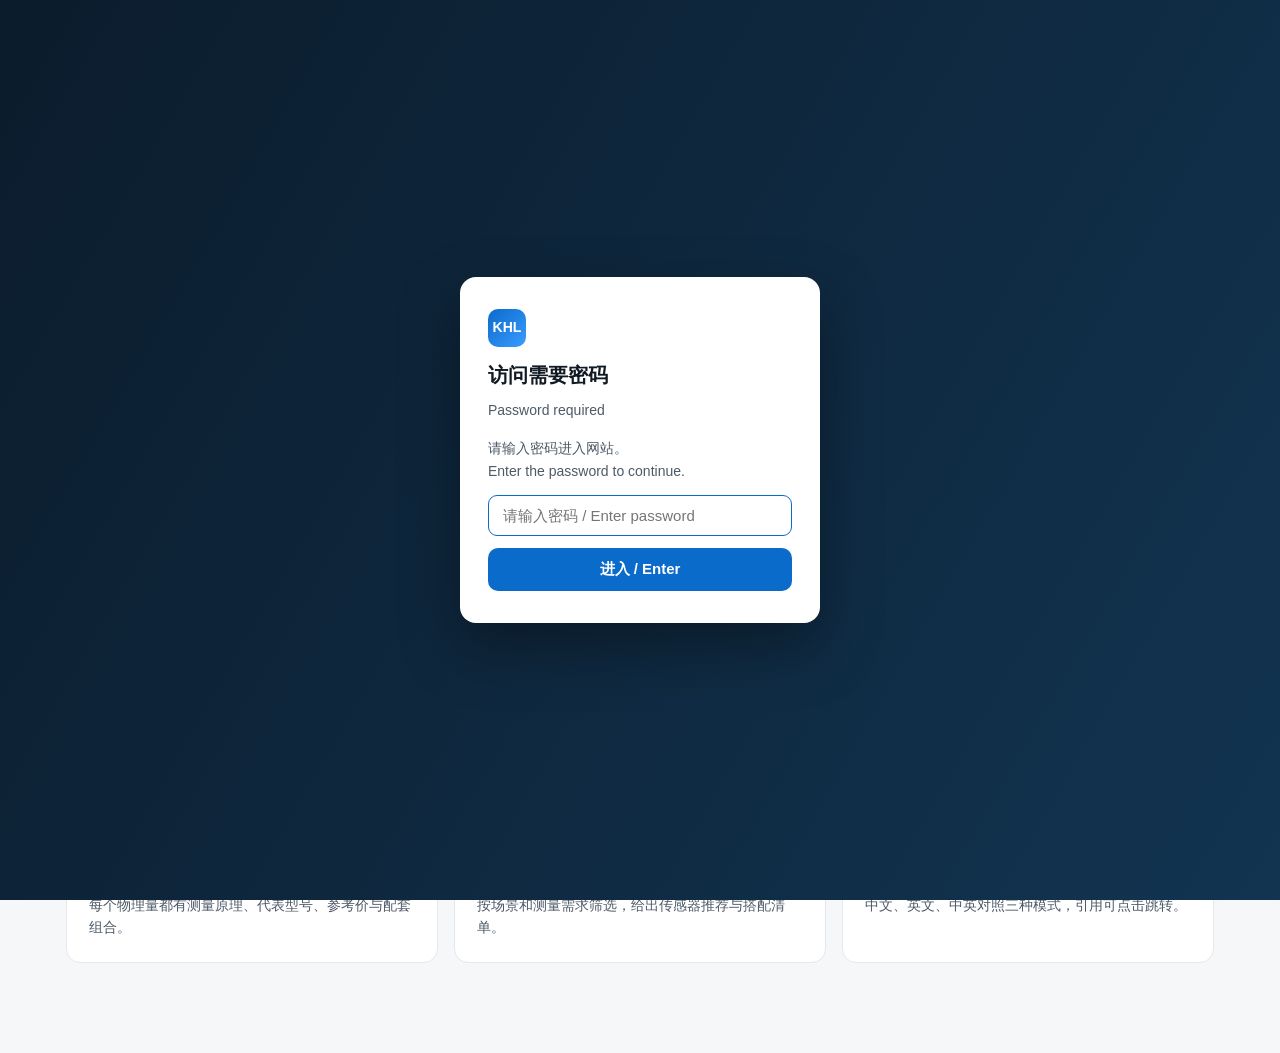
==== index.html @ fc18ab30 "add clear message when browser environment lacks WebCrypto" ====
<!DOCTYPE html>
<html lang="zh-CN">
<head>
  <meta charset="UTF-8" />
  <meta name="viewport" content="width=device-width, initial-scale=1.0" />
  <meta http-equiv="Cache-Control" content="no-cache, no-store, must-revalidate" />
  <meta http-equiv="Pragma" content="no-cache" />
  <meta http-equiv="Expires" content="0" />
  <title>KHL SensorHub</title>
  <link rel="stylesheet" href="app.css?v=20261027-18" />
</head>
<body>
  <header class="navbar">
    <div class="nav-brand">
      <span class="brand-mark">KHL</span>
      <span class="brand-name">SensorHub</span>
    </div>
    <nav class="nav-links">
      <button data-view="home" class="active">首页</button>
      <button data-view="products">传感器产品</button>
      <button data-view="selector">选型推荐</button>
      <button data-view="library">知识库</button>
      <button data-view="guide">使用手册</button>
    </nav>
    <div class="nav-right">
      <div class="lang-switch" role="tablist" aria-label="language">
        <button data-lang="zh" class="active">中文</button>
        <button data-lang="en">EN</button>
        <button data-lang="both">对照</button>
      </div>
    </div>
  </header>

  <main id="app">
    <!-- HOME -->
    <section id="view-home" class="view">
      <div class="hero">
        <div class="hero-inner">
          <h1 id="hero-title">面向水池试验与海上监测的传感器选型手册</h1>
          <p id="hero-sub">覆盖 18 类物理量的测量方法、代表型号与价格，以及按实验需求的传感器推荐与使用方法。</p>
          <div class="hero-cta">
            <button class="btn-primary" data-go="selector">开始选型</button>
            <button class="btn-ghost" data-go="products">浏览传感器产品</button>
          </div>
        </div>
      </div>
      <div class="stats">
        <div class="stat"><strong id="stat-qty-num">18</strong><span id="stat-qty">类测量量</span></div>
        <div class="stat"><strong id="stat-models-num">51</strong><span id="stat-models">个代表型号</span></div>
        <div class="stat"><strong>3</strong><span id="stat-lang">种语言模式</span></div>
        <div class="stat"><strong>3</strong><span id="stat-pdf">种 PDF 导出</span></div>
      </div>
      <div class="section">
        <div class="section-head">
          <h2 id="sec-products">传感器产品</h2>
          <button class="link-btn" data-go="products" id="view-all">查看全部 →</button>
        </div>
        <div id="home-products" class="card-grid"></div>
      </div>
      <div class="section">
        <h2 id="sec-why">为什么用它</h2>
        <div class="feature-grid">
          <div class="feature"><div class="feature-ico">◎</div><h3 id="f1t">产品详情</h3><p id="f1d">每个物理量都有测量原理、代表型号、参考价与配套组合。</p></div>
          <div class="feature"><div class="feature-ico">⌁</div><h3 id="f2t">按需选型</h3><p id="f2d">按场景和测量需求筛选，给出传感器推荐与搭配清单。</p></div>
          <div class="feature"><div class="feature-ico">⇄</div><h3 id="f3t">中英对照</h3><p id="f3d">中文、英文、中英对照三种模式，引用可点击跳转。</p></div>
        </div>
      </div>
    </section>

    <!-- PRODUCTS -->
    <section id="view-products" class="view hidden">
      <div class="page-head">
        <h2 id="products-title">传感器产品</h2>
        <p id="products-sub">按物理量浏览测量方法、代表型号与价格，点进查看详情。</p>
      </div>
      <div id="products-grid" class="card-grid"></div>
    </section>

    <!-- DETAIL -->
    <section id="view-detail" class="view hidden">
      <div class="page-head">
        <button class="link-btn" id="detail-back">← 返回产品列表</button>
        <div id="detail-content"></div>
      </div>
    </section>

    <!-- SELECTOR -->
    <section id="view-selector" class="view hidden">
      <div class="page-head">
        <h2 id="selector-title">选型推荐</h2>
        <p id="selector-sub">按使用场景和要测量的物理量，给出推荐原理、代表型号与配套组合。</p>
      </div>
      <div class="selector">
        <div class="selector-step">
          <h3 id="step-scenario">1 · 选择使用场景</h3>
          <div id="sel-scenarios" class="chips"></div>
        </div>
        <div class="selector-step">
          <h3 id="step-quantity">2 · 选择要测量的物理量（可多选）</h3>
          <div id="sel-quantities" class="chips"></div>
        </div>
        <div class="selector-step">
          <h3 id="step-result">3 · 推荐结果</h3>
          <div id="sel-results"></div>
        </div>
      </div>
    </section>

    <!-- LIBRARY -->
    <section id="view-library" class="view hidden">
      <div class="library-bar">
        <div class="search-wrap">
          <input id="search" type="search" placeholder="搜索需求 / 方法 / 章节…" autocomplete="off" />
          <div id="search-panel" class="search-panel hidden"></div>
        </div>
        <div class="export-wrap">
          <button id="export-btn" class="ghost">导出 PDF ▾</button>
          <div id="export-menu" class="export-menu hidden">
            <button data-export="zh">中文 PDF</button>
            <button data-export="en">English PDF</button>
            <button data-export="both">中英对照 PDF</button>
          </div>
        </div>
      </div>
      <div class="library-layout">
        <aside class="sidebar">
          <div class="sidebar-head"><span id="toc-count"></span></div>
          <nav id="toc" class="toc"></nav>
        </aside>
        <main class="content" id="content"></main>
      </div>
    </section>

    <!-- GUIDE -->
    <section id="view-guide" class="view hidden">
      <div class="page-head">
        <h2 id="guide-title">使用手册</h2>
        <p id="guide-sub">快速了解如何使用这个网站。</p>
      </div>
      <div id="guide-content"></div>
    </section>
  </main>

  <div id="print-root"></div>
  <div id="cite-pop" class="cite-pop hidden"></div>
  <div id="access-gate" class="access-gate">
    <div class="gate-box">
      <span class="brand-mark">KHL</span>
      <h2>访问需要密码<br /><span class="gate-en">Password required</span></h2>
      <p>请输入密码进入网站。<br /><span class="gate-en">Enter the password to continue.</span></p>
      <input id="gate-input" type="password" placeholder="请输入密码 / Enter password" autocomplete="off" />
      <div id="gate-error" class="gate-error hidden"></div>
      <button id="gate-btn" class="btn-primary">进入 / Enter</button>
    </div>
  </div>
  <button id="back-top" class="back-top hidden" title="返回顶部">↑</button>

  <script src="main.js?v=20261027-18"></script>
</body>
</html>
---- app.css ----
/* KHL SensorHub site styles (v4) */
:root {
  --navy: #0b1c2c;
  --navy-2: #11283d;
  --ink: #111a23;
  --muted: #4d5a67;
  --line: #e4e8ec;
  --bg: #f5f7f9;
  --panel: #ffffff;
  --accent: #0b6bcb;
  --accent-2: #3b9bff;
  --accent-soft: #eaf2fb;
  --teal: #0a7a5f;
  --radius: 14px;
  --shadow: 0 10px 30px rgba(11, 28, 44, .08);
}

* { box-sizing: border-box; }
html, body { margin: 0; padding: 0; }
body {
  background: var(--bg);
  color: var(--ink);
  font: 15px/1.65 -apple-system, "Segoe UI", "Microsoft YaHei", Roboto, Helvetica, Arial, sans-serif;
}

/* ---------- navbar ---------- */
.navbar {
  position: sticky; top: 0; z-index: 50;
  display: flex; align-items: center; gap: 26px;
  padding: 0 26px; height: 62px;
  background: rgba(255,255,255,.92); backdrop-filter: blur(8px);
  border-bottom: 1px solid var(--line);
}
.nav-brand { display: flex; align-items: center; gap: 10px; }
.brand-mark {
  width: 38px; height: 38px; border-radius: 10px;
  background: linear-gradient(135deg, var(--accent), var(--accent-2));
  color: #fff; font-weight: 800; font-size: 14px;
  display: flex; align-items: center; justify-content: center;
}
.brand-name { font-weight: 800; font-size: 16px; letter-spacing: .2px; }
.nav-links { display: flex; gap: 4px; }
.nav-links button {
  border: 0; background: transparent; padding: 8px 14px; cursor: pointer;
  font-size: 14.5px; color: #455362; border-radius: 9px;
}
.nav-links button:hover { background: var(--accent-soft); color: var(--accent); }
.nav-links button.active { background: var(--navy); color: #fff; }
.nav-right { margin-left: auto; display: flex; align-items: center; }
.lang-switch { display: flex; border: 1px solid var(--line); border-radius: 9px; overflow: hidden; }
.lang-switch button { border: 0; background: #fff; padding: 7px 12px; cursor: pointer; font-size: 13.5px; color: var(--muted); }
.lang-switch button.active { background: var(--accent); color: #fff; }

/* ---------- layout ---------- */
.view { max-width: 1200px; margin: 0 auto; padding: 26px 26px 90px; }
.view.hidden { display: none; }
.page-head { margin: 10px 0 26px; }
.page-head h2 { font-size: 28px; margin: 0 0 8px; }
.page-head > p { color: var(--muted); margin: 0; max-width: 720px; }
.section { margin-top: 46px; }
.section h2 { font-size: 22px; margin: 0 0 6px; }
.section-head { display: flex; align-items: baseline; justify-content: space-between; }
.link-btn { border: 0; background: transparent; color: var(--accent); cursor: pointer; font-size: 14px; padding: 4px; }
.link-btn:hover { text-decoration: underline; }

/* ---------- hero ---------- */
.hero {
  margin: 26px -26px 0;
  padding: 76px 40px;
  border-radius: var(--radius);
  color: #fff;
  background:
    radial-gradient(900px 380px at 85% -20%, rgba(59,155,255,.45), transparent 60%),
    radial-gradient(700px 300px at 8% 120%, rgba(10,122,95,.35), transparent 55%),
    linear-gradient(120deg, #0b1c2c, #123451);
}
.hero-inner { max-width: 760px; }
.hero h1 { font-size: 38px; line-height: 1.25; margin: 0 0 16px; font-weight: 800; }
.hero p { font-size: 17px; opacity: .88; margin: 0 0 28px; max-width: 640px; }
.hero-cta { display: flex; gap: 12px; flex-wrap: wrap; }
.btn-primary {
  border: 0; border-radius: 10px; padding: 12px 22px; cursor: pointer;
  background: var(--accent); color: #fff; font-size: 15px; font-weight: 600;
}
.btn-primary:hover { filter: brightness(1.08); }
.btn-ghost {
  border: 1px solid rgba(255,255,255,.5); border-radius: 10px; padding: 12px 22px; cursor: pointer;
  background: transparent; color: #fff; font-size: 15px; font-weight: 600;
}
.btn-ghost:hover { background: rgba(255,255,255,.12); }

.stats { display: grid; grid-template-columns: repeat(4, 1fr); gap: 14px; margin: 22px 0; }
.stat { background: var(--panel); border: 1px solid var(--line); border-radius: 12px; padding: 18px; }
.stat strong { display: block; font-size: 28px; color: var(--navy); }
.stat span { color: var(--muted); font-size: 13.5px; }

/* ---------- cards ---------- */
.card-grid { display: grid; grid-template-columns: repeat(3, 1fr); gap: 16px; margin-top: 16px; }
.pcard {
  display: block; background: var(--panel); border: 1px solid var(--line); border-radius: var(--radius);
  padding: 20px; cursor: pointer; text-decoration: none; color: inherit; transition: transform .12s, box-shadow .12s;
}
.pcard:hover { transform: translateY(-3px); box-shadow: var(--shadow); border-color: #cdd8e4; }
.pcard .badge {
  display: inline-flex; align-items: center; justify-content: center;
  width: 42px; height: 42px; border-radius: 10px; margin-bottom: 12px;
  background: var(--accent-soft); color: var(--accent); font-weight: 800; font-size: 14px;
}
.pcard-top { display: flex; align-items: center; justify-content: space-between; margin-bottom: 12px; }
.pcard-top .badge { margin-bottom: 0; }
.pcard-tag { font-size: 11px; font-weight: 600; border-radius: 999px; padding: 3px 9px; }
.pcard-tag.on { color: #0a7a5f; background: #e7f6f0; }
.pcard-tag.off { color: var(--muted); background: #f0f2f4; }
.pcard h3 { margin: 0 0 6px; font-size: 17px; }
.pcard p { margin: 0; color: var(--muted); font-size: 13.5px; min-height: 40px; }
.pcard .pcard-foot { margin-top: 12px; color: var(--accent); font-size: 13px; font-weight: 600; }

.feature-grid { display: grid; grid-template-columns: repeat(3, 1fr); gap: 16px; margin-top: 16px; }
.feature { background: var(--panel); border: 1px solid var(--line); border-radius: var(--radius); padding: 22px; }
.feature-ico { font-size: 24px; color: var(--accent); margin-bottom: 8px; }
.feature h3 { margin: 0 0 6px; font-size: 16px; }
.feature p { margin: 0; color: var(--muted); font-size: 13.5px; }

/* ---------- detail ---------- */
.detail-hero { display: flex; gap: 18px; align-items: center; margin: 8px 0 20px; }
.detail-hero .badge {
  width: 58px; height: 58px; border-radius: 14px; flex: 0 0 auto;
  background: linear-gradient(135deg, var(--accent), var(--accent-2));
  color: #fff; font-weight: 800; font-size: 18px; display: flex; align-items: center; justify-content: center;
}
.detail-hero h2 { font-size: 28px; margin: 0 0 6px; }
.detail-hero p { margin: 0; color: var(--muted); }
.detail-sec { margin-top: 30px; }
.detail-sec h3 { font-size: 19px; margin: 0 0 12px; padding-bottom: 8px; border-bottom: 1px solid var(--line); }
.detail-note { color: var(--muted); font-size: 13px; margin: 2px 0 14px; }
.method-card { background: var(--panel); border: 1px solid var(--line); border-radius: 12px; padding: 18px; margin-bottom: 14px; text-align: justify; text-justify: inter-ideograph; }
.method-title { display: flex; align-items: center; gap: 10px; flex-wrap: wrap; margin-bottom: 8px; }
.method-title h4 { margin: 0; font-size: 16px; }
.method-desc { color: #333f4b; margin: 0 0 12px; font-size: 13.5px; }
.method-card p { color: #000; margin: 7px 0; }
.tag-list { display: inline-flex; gap: 6px; flex-wrap: wrap; }
.tag { font-size: 11.5px; color: var(--accent); background: var(--accent-soft); border-radius: 999px; padding: 2px 10px; font-weight: 600; }
.method-card table { width: 100%; border-collapse: collapse; font-size: 13px; table-layout: fixed; }
.method-card th, .method-card td { border: 1px solid var(--line); padding: 8px 10px; text-align: left; vertical-align: top; word-break: break-word; }
.method-card th { background: var(--accent-soft); font-weight: 600; }
.method-card th:nth-child(1) { width: 34%; }
.method-card th:nth-child(2) { width: 34%; }
.method-card th:nth-child(3) { width: 16%; }
.method-card th:nth-child(4) { width: 16%; }
.method-kit { margin: 10px 0 0; color: #3a4b5c; font-size: 13px; padding-top: 8px; border-top: 1px dashed var(--line); }
.model-group { background: var(--panel); border: 1px solid var(--line); border-radius: 12px; padding: 16px 18px; margin-bottom: 14px; }
.model-group h4 { margin: 0 0 10px; font-size: 15px; }
.detail-nodata { background: var(--panel); border: 1px dashed #c7d2dd; border-radius: 12px; padding: 24px; color: var(--muted); }
.detail-actions { margin-top: 8px; display: flex; gap: 12px; flex-wrap: wrap; }
.btn-outline {
  border: 1px solid var(--accent); color: var(--accent); background: #fff;
  border-radius: 10px; padding: 10px 18px; cursor: pointer; font-size: 14px; font-weight: 600;
}
.btn-outline:hover { background: var(--accent); color: #fff; }
.detail-basis { background: var(--panel); border: 1px solid var(--line); border-radius: 12px; padding: 16px 18px; color: #000; text-align: justify; text-justify: inter-ideograph; }
.detail-basis p { margin: 8px 0; color: #000; }
.detail-basis ul { margin: 8px 0; padding-left: 20px; }
.detail-basis table { border-collapse: collapse; width: 100%; margin: 10px 0; font-size: 13px; background: #fff; }
.detail-basis th, .detail-basis td { border: 1px solid var(--line); padding: 6px 9px; text-align: left; vertical-align: top; }
.detail-basis th { background: var(--accent-soft); }
.detail-basis a { color: var(--accent); text-decoration: none; border-bottom: 1px dashed rgba(11,107,203,.45); }
.detail-basis a.cite { color: #0b6bcb; border-bottom: 1px dashed rgba(11,107,203,.5); cursor: pointer; }
.detail-basis strong { color: #000; }
.detail-basis sub { font-size: .75em; }
.detail-basis .b-en { margin: 0 0 12px; padding: 4px 12px; border-left: 3px solid #c9d8e8; background: #f8fafc; border-radius: 0 8px 8px 0; }
.usage-link { font-size: 12.5px; color: var(--accent); font-weight: 600; text-decoration: none; margin-left: auto; }
.usage-link:hover { text-decoration: underline; }
.sub-links { margin-top: 14px; display: flex; flex-wrap: wrap; gap: 8px; }
.sub-links a {
  color: var(--muted); border: 1px solid var(--line); border-radius: 8px; padding: 6px 12px;
  text-decoration: none; font-size: 13px; background: #fff;
}
.sub-links a:hover { color: var(--accent); border-color: var(--accent); }

/* ---------- selector ---------- */
.selector { max-width: 940px; }
.selector-step { background: var(--panel); border: 1px solid var(--line); border-radius: var(--radius); padding: 22px; margin-bottom: 18px; }
.selector-step h3 { margin: 0 0 12px; font-size: 16px; }
.chips { display: flex; flex-wrap: wrap; gap: 9px; }
.chip {
  border: 1px solid var(--line); border-radius: 999px; padding: 7px 16px; cursor: pointer;
  font-size: 13.5px; background: #fff; user-select: none;
}
.chip.active { background: var(--accent); color: #fff; border-color: var(--accent); }
.chip.disabled { opacity: .42; cursor: not-allowed; }
.rec-q { border: 1px solid var(--line); border-radius: 12px; padding: 16px 18px; margin-bottom: 14px; background: var(--panel); }
.rec-q h3 { margin: 0 0 4px; font-size: 17px; }
.rec-q .note { color: var(--muted); font-size: 13px; margin: 0 0 10px; }
.rec-p { border-top: 1px dashed var(--line); padding-top: 12px; margin-top: 12px; }
.rec-p h4 { margin: 0; font-size: 15px; }
.rec-desc { color: #333f4b; margin: 0 0 8px; font-size: 13px; }
.rec-models { width: 100%; border-collapse: collapse; font-size: 12.5px; margin: 6px 0; table-layout: fixed; }
.rec-models th, .rec-models td { border: 1px solid var(--line); padding: 6px 8px; text-align: left; vertical-align: top; word-break: break-word; }
.rec-models th { background: var(--accent-soft); }
.rec-models th:nth-child(1) { width: 27%; }
.rec-models th:nth-child(2) { width: 31%; }
.rec-models th:nth-child(3) { width: 14%; }
.rec-models th:nth-child(4) { width: 13%; }
.rec-models th:nth-child(5) { width: 15%; }
.rec-models a { color: var(--accent); text-decoration: none; }
.rec-models a:hover { text-decoration: underline; }
.rec-kit { font-size: 12.5px; color: #3a4b5c; margin: 8px 0 0; }
.rec-empty { color: var(--muted); padding: 24px; text-align: center; }

/* user guide */
.guide-item {
  display: flex; gap: 16px; align-items: flex-start;
  background: var(--panel); border: 1px solid var(--line); border-radius: 12px;
  padding: 18px 20px; margin-bottom: 14px;
}
.guide-num {
  flex: 0 0 auto; width: 34px; height: 34px; border-radius: 9px;
  background: var(--accent-soft); color: var(--accent); font-weight: 800;
  display: flex; align-items: center; justify-content: center;
}
.guide-item h3 { margin: 0 0 6px; font-size: 16px; }
.guide-item p { margin: 0; color: #333f4b; font-size: 14px; }

/* ---------- library reader ---------- */
.library-bar { display: flex; align-items: center; gap: 12px; margin-bottom: 16px; flex-wrap: wrap; }
.search-wrap { position: relative; }
.search-wrap input {
  width: 320px; padding: 10px 14px; border: 1px solid var(--line); border-radius: 10px;
  font-size: 14px; outline: none; background: #fff;
}
.search-wrap input:focus { border-color: var(--accent); }
.library-layout { display: grid; grid-template-columns: 280px 1fr; gap: 18px; align-items: start; }
.sidebar {
  position: sticky; top: 78px; max-height: calc(100vh - 96px); overflow-y: auto;
  background: var(--panel); border: 1px solid var(--line); border-radius: 12px; padding: 8px 0 16px;
}
.sidebar-head { padding: 6px 16px 8px; color: var(--muted); font-size: 12px; border-bottom: 1px solid var(--line); }
.toc a { display: block; padding: 5px 16px; color: var(--ink); text-decoration: none; font-size: 13.5px; border-left: 3px solid transparent; }
.toc a:hover { background: var(--accent-soft); color: var(--accent); }
.toc .lvl2 { font-weight: 700; margin-top: 8px; color: #33404e; font-size: 13px; }
.toc .lvl3 { padding-left: 22px; display: inline-block; width: calc(100% - 22px); vertical-align: middle; }
.toc .lvl4 { padding-left: 34px; font-size: 12.5px; color: var(--muted); }
.toc-toggle { border: 0; background: transparent; cursor: pointer; color: var(--muted); font-size: 11px; width: 18px; padding: 0; text-align: center; display: inline-block; vertical-align: middle; }
.toc-sub { padding-left: 16px; }
.toc-sub.hidden { display: none; }
.toc-empty { padding: 14px 16px; color: var(--muted); font-size: 13px; }
.content {
  background: var(--panel); border: 1px solid var(--line); border-radius: 12px;
  padding: 30px 34px 70px; max-width: 920px;
}
.content h1 { font-size: 27px; line-height: 1.3; margin: 0 0 12px; }
.content h2 { font-size: 21px; margin: 36px 0 12px; padding-bottom: 8px; border-bottom: 1px solid var(--line); }
.content h3 { font-size: 17px; margin: 26px 0 10px; }
.content h4 { font-size: 15px; margin: 20px 0 8px; color: #2b3a4a; }
.content p { margin: 10px 0; }
.content ul { margin: 10px 0; padding-left: 22px; }
.content li { margin: 4px 0; }
.content a { color: var(--accent); text-decoration: none; border-bottom: 1px dashed rgba(11,107,203,.45); }
.content a:hover { border-bottom-style: solid; }
.content a.cite { color: #0b6bcb; border-bottom: 1px dashed rgba(11,107,203,.5); cursor: pointer; }
.content a.cite:hover { border-bottom-style: solid; }
a.cite { color: #0b6bcb; border-bottom: 1px dashed rgba(11,107,203,.5); cursor: pointer; }
a.cite:hover { border-bottom-style: solid; }
.content table { border-collapse: collapse; width: 100%; margin: 14px 0; font-size: 13px; background: #fff; border: 1px solid var(--line); border-radius: 8px; overflow: hidden; display: block; overflow-x: auto; }
.content th, .content td { border: 1px solid var(--line); padding: 7px 10px; text-align: left; vertical-align: top; }
.content th { background: var(--accent-soft); font-weight: 600; white-space: nowrap; }
.content tr:nth-child(even) td { background: #fafbfc; }
.content strong { color: #14273b; }
.content sub { font-size: .75em; }

/* interleaved bilingual */
.b-zh { margin: 0; }
.b-en { margin: 2px 0 18px; padding: 4px 14px; border-left: 3px solid #c9d8e8; background: #f8fafc; border-radius: 0 8px 8px 0; }
.b-en h1, .b-en h2, .b-en h3, .b-en h4, .b-en h5, .b-en h6 { margin-top: 6px; }

/* search panel */
.search-panel {
  position: absolute; top: calc(100% + 8px); right: 0; width: 560px; max-width: calc(100vw - 28px);
  max-height: 74vh; overflow-y: auto; background: #fff; border: 1px solid var(--line); border-radius: 12px;
  box-shadow: 0 18px 52px rgba(0,0,0,.18); z-index: 40; padding: 8px; font-size: 13.5px;
}
.search-panel.hidden { display: none; }
.s-group-title { font-size: 11px; font-weight: 700; color: var(--muted); letter-spacing: .5px; text-transform: uppercase; margin: 10px 6px 4px; }
.s-item { padding: 8px 10px; border-radius: 8px; }
.s-item:hover { background: var(--accent-soft); }
.s-item .s-name { font-weight: 600; }
.s-item .s-note { color: var(--muted); font-size: 12.5px; margin-top: 2px; }
.s-item .s-actions { margin-top: 6px; display: flex; flex-wrap: wrap; gap: 8px; align-items: center; }
.s-item .s-actions a { color: var(--accent); font-size: 12.5px; }
.s-item button.mini { border: 1px solid var(--accent); color: var(--accent); background: #fff; border-radius: 6px; padding: 3px 9px; cursor: pointer; font-size: 12.5px; }
.s-item button.mini:hover { background: var(--accent); color: #fff; }
.s-subs { margin-top: 7px; display: flex; flex-wrap: wrap; gap: 6px; }
.s-subs a { color: var(--muted); border: 1px solid var(--line); border-radius: 6px; padding: 2px 8px; text-decoration: none; font-size: 12px; }
.s-subs a:hover { color: var(--accent); border-color: var(--accent); }
.s-empty { padding: 20px; color: var(--muted); text-align: center; }

/* export menu */
.export-wrap { position: relative; }
button.ghost { border: 1px solid var(--line); border-radius: 10px; background: #fff; padding: 9px 15px; font-size: 14px; cursor: pointer; color: var(--ink); }
button.ghost:hover { border-color: var(--accent); color: var(--accent); }
.export-menu { position: absolute; right: 0; top: calc(100% + 6px); background: #fff; border: 1px solid var(--line); border-radius: 10px; box-shadow: 0 8px 24px rgba(0,0,0,.12); min-width: 160px; z-index: 40; overflow: hidden; }
.export-menu.hidden { display: none; }
.export-menu button { display: block; width: 100%; text-align: left; border: 0; background: #fff; padding: 10px 14px; font-size: 14px; cursor: pointer; }
.export-menu button:hover { background: var(--accent-soft); color: var(--accent); }

/* citation popover */
.cite-pop {
  position: fixed; z-index: 60; width: 400px; max-width: calc(100vw - 24px); max-height: 60vh; overflow-y: auto;
  background: #fff; border: 1px solid var(--line); border-radius: 12px; box-shadow: 0 14px 44px rgba(0,0,0,.22);
  padding: 14px 16px; font-size: 13px;
}
.cite-pop.hidden { display: none; }
.cite-ref { margin-bottom: 6px; }
.cite-url { margin-bottom: 8px; word-break: break-all; }
.cite-url a { color: var(--accent); }
.cite-sec-title { font-weight: 700; font-size: 12px; color: var(--muted); margin: 6px 0 4px; border-top: 1px solid var(--line); padding-top: 8px; }
.cite-sec-list a { display: block; padding: 3px 0; color: var(--ink); text-decoration: none; }
.cite-sec-list a:hover { color: var(--accent); }
.back-top {
  position: fixed; right: 22px; bottom: 22px; z-index: 45;
  width: 42px; height: 42px; border-radius: 50%; border: 1px solid var(--line);
  background: var(--panel); color: var(--accent); font-size: 20px; cursor: pointer;
  box-shadow: var(--shadow);
}
.back-top.hidden { display: none; }

/* access gate */
.access-gate {
  position: fixed; inset: 0; z-index: 100;
  background: linear-gradient(120deg, #0b1c2c, #123451);
  display: flex; align-items: center; justify-content: center; padding: 24px;
}
.access-gate.hidden { display: none; }
.gate-box {
  background: #fff; border-radius: 16px; padding: 32px 28px; width: 360px; max-width: 100%;
  box-shadow: 0 24px 60px rgba(0,0,0,.35); display: flex; flex-direction: column; gap: 12px;
}
.gate-box h2 { margin: 0; font-size: 20px; }
.gate-box p { margin: 0; color: var(--muted); font-size: 14px; }
.gate-en { font-size: 14px; color: var(--muted); font-weight: 400; }
.gate-box input { padding: 11px 14px; border: 1px solid var(--line); border-radius: 9px; font-size: 15px; outline: none; }
.gate-box input:focus { border-color: var(--accent); }
.gate-error { color: #c0392b; font-size: 13px; }
.gate-error.hidden { display: none; }

/* print */
#print-root { display: none; }
@page { margin: 14mm 12mm; }
@media print {
  .navbar, #app, .cite-pop, .no-print { display: none !important; }
  #print-root { display: block !important; }
  body { background: #fff; }
  #print-root { font: 11px/1.55 -apple-system, "Segoe UI", "Microsoft YaHei", Roboto, sans-serif; color: #000; }
  #print-root .print-title { font-size: 12px; color: #555; margin: 0 0 12px; padding-bottom: 6px; border-bottom: 1px solid #bbb; }
  #print-root h1 { font-size: 22px; margin: 12px 0 6px; }
  #print-root h2 { font-size: 17px; margin: 14px 0 6px; padding-bottom: 4px; border-bottom: 1px solid #bbb; }
  #print-root h3 { font-size: 14px; margin: 10px 0 4px; }
  #print-root h4 { font-size: 12px; margin: 8px 0 3px; }
  #print-root p { margin: 5px 0; }
  #print-root ul { margin: 5px 0; padding-left: 18px; }
  #print-root table { border-collapse: collapse; width: 100%; margin: 6px 0; font-size: 9.5px; }
  #print-root th, #print-root td { border: 1px solid #888; padding: 3px 5px; text-align: left; vertical-align: top; word-break: break-word; }
  #print-root th { background: #eee; font-weight: 600; }
  #print-root a { color: #000; text-decoration: none; border: 0; }
  #print-root .b-zh { margin: 0; }
  #print-root .b-en { margin: 0 0 8px; padding: 2px 10px; border-left: 2px solid #aaa; background: none; }
}

@media (max-width: 900px) {
  .navbar { flex-wrap: wrap; height: auto; padding: 10px 14px; gap: 10px; }
  .nav-links { order: 3; width: 100%; overflow-x: auto; }
  .stats { grid-template-columns: repeat(2, 1fr); }
  .card-grid, .feature-grid { grid-template-columns: 1fr; }
  .hero { padding: 44px 22px; }
  .hero h1 { font-size: 28px; }
  .library-layout { grid-template-columns: 1fr; }
  .sidebar { position: static; max-height: none; }
}
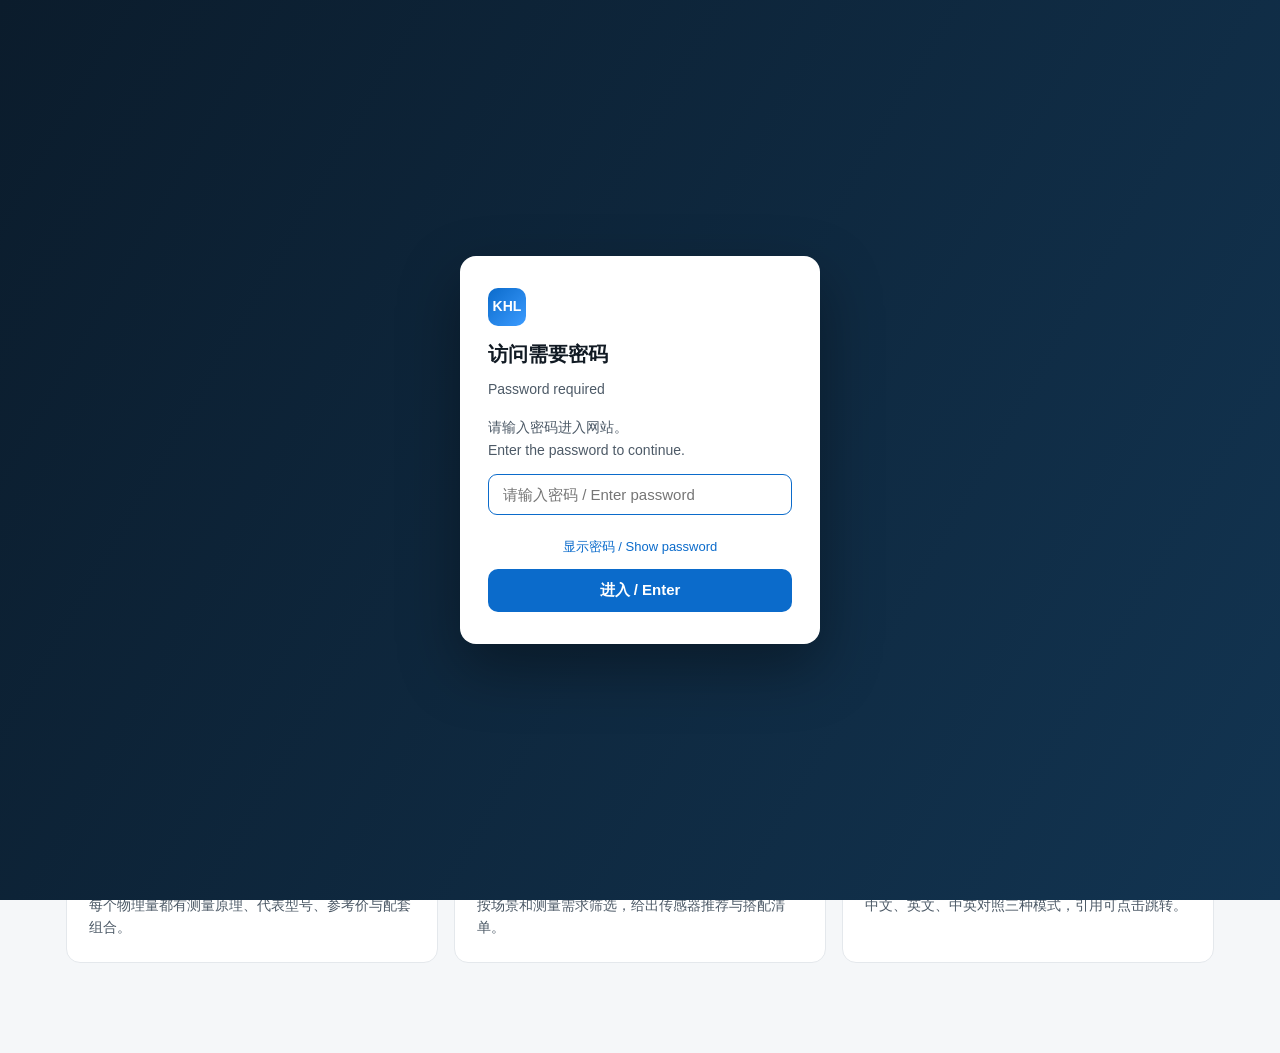
==== commit 1ddac05d: "add show-password toggle to login gate" ====
--- a/index.html
+++ b/index.html
@@ -7,7 +7,7 @@
   <meta http-equiv="Pragma" content="no-cache" />
   <meta http-equiv="Expires" content="0" />
   <title>KHL SensorHub</title>
-  <link rel="stylesheet" href="app.css?v=20261027-18" />
+  <link rel="stylesheet" href="app.css?v=20261027-19" />
 </head>
 <body>
   <header class="navbar">
@@ -149,12 +149,13 @@
       <h2>访问需要密码<br /><span class="gate-en">Password required</span></h2>
       <p>请输入密码进入网站。<br /><span class="gate-en">Enter the password to continue.</span></p>
       <input id="gate-input" type="password" placeholder="请输入密码 / Enter password" autocomplete="off" />
+      <button id="gate-toggle" type="button" style="margin-top:10px;background:none;border:none;color:#0b6bcb;cursor:pointer;font-size:13px;">显示密码 / Show password</button>
       <div id="gate-error" class="gate-error hidden"></div>
       <button id="gate-btn" class="btn-primary">进入 / Enter</button>
     </div>
   </div>
   <button id="back-top" class="back-top hidden" title="返回顶部">↑</button>
 
-  <script src="main.js?v=20261027-18"></script>
+  <script src="main.js?v=20261027-19"></script>
 </body>
 </html>
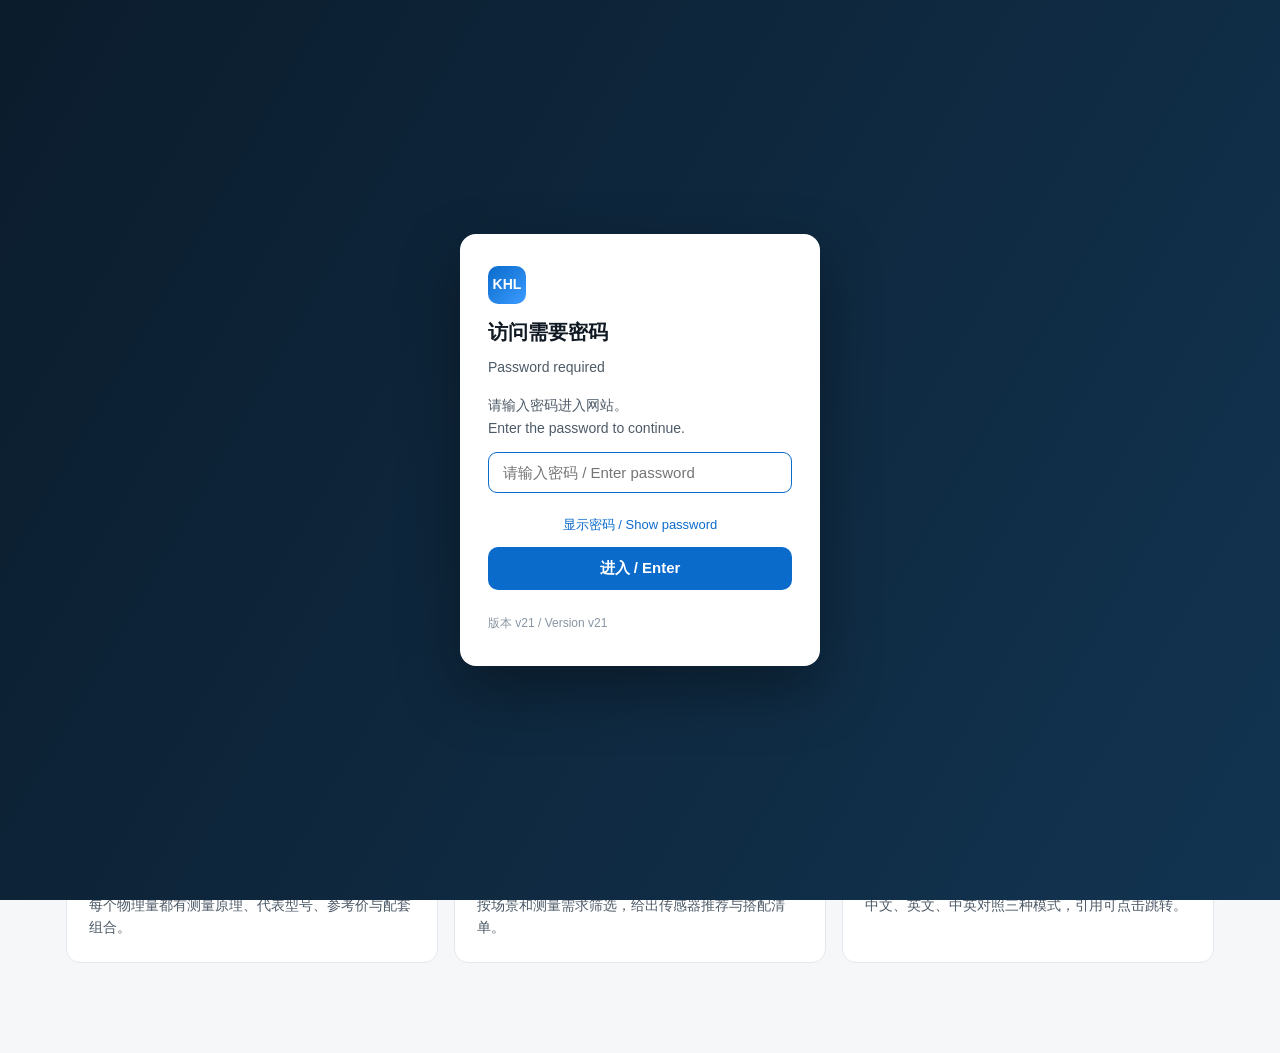
==== commit bfde782a: "add version badge to login gate for cache diagnosis" ====
--- a/index.html
+++ b/index.html
@@ -7,7 +7,7 @@
   <meta http-equiv="Pragma" content="no-cache" />
   <meta http-equiv="Expires" content="0" />
   <title>KHL SensorHub</title>
-  <link rel="stylesheet" href="app.css?v=20261027-19" />
+  <link rel="stylesheet" href="app.css?v=20261027-21" />
 </head>
 <body>
   <header class="navbar">
@@ -152,10 +152,11 @@
       <button id="gate-toggle" type="button" style="margin-top:10px;background:none;border:none;color:#0b6bcb;cursor:pointer;font-size:13px;">显示密码 / Show password</button>
       <div id="gate-error" class="gate-error hidden"></div>
       <button id="gate-btn" class="btn-primary">进入 / Enter</button>
+      <div style="margin-top:12px;font-size:12px;color:#8895a3;">版本 v21 / Version v21</div>
     </div>
   </div>
   <button id="back-top" class="back-top hidden" title="返回顶部">↑</button>
 
-  <script src="main.js?v=20261027-19"></script>
+  <script src="main.js?v=20261027-21"></script>
 </body>
 </html>
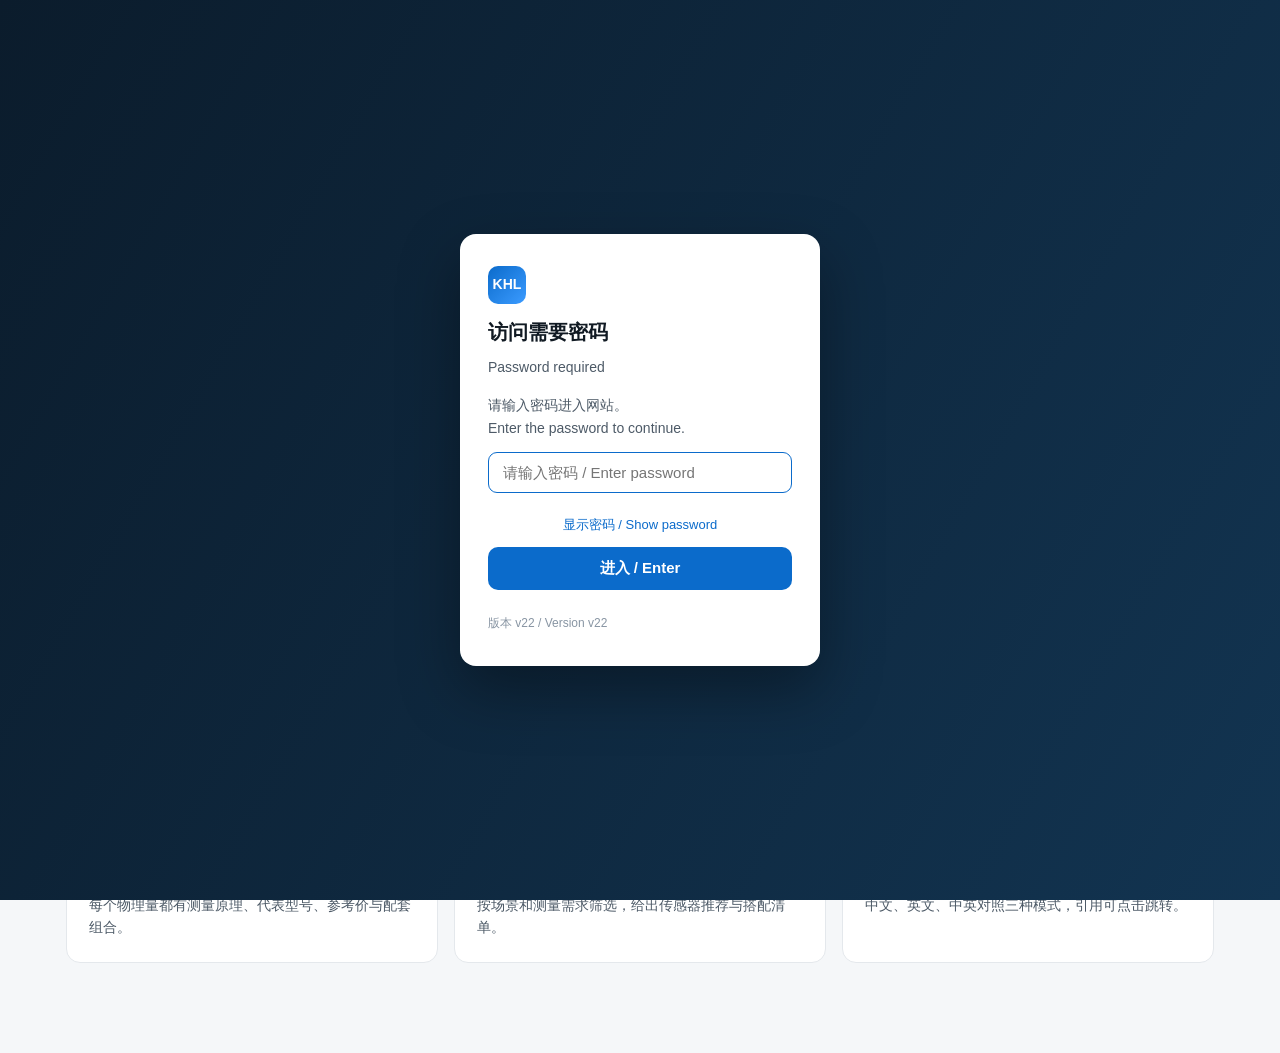
==== commit d51cd208: "surface real error detail on failed login" ====
--- a/index.html
+++ b/index.html
@@ -7,7 +7,7 @@
   <meta http-equiv="Pragma" content="no-cache" />
   <meta http-equiv="Expires" content="0" />
   <title>KHL SensorHub</title>
-  <link rel="stylesheet" href="app.css?v=20261027-21" />
+  <link rel="stylesheet" href="app.css?v=20261027-22" />
 </head>
 <body>
   <header class="navbar">
@@ -152,11 +152,11 @@
       <button id="gate-toggle" type="button" style="margin-top:10px;background:none;border:none;color:#0b6bcb;cursor:pointer;font-size:13px;">显示密码 / Show password</button>
       <div id="gate-error" class="gate-error hidden"></div>
       <button id="gate-btn" class="btn-primary">进入 / Enter</button>
-      <div style="margin-top:12px;font-size:12px;color:#8895a3;">版本 v21 / Version v21</div>
+      <div style="margin-top:12px;font-size:12px;color:#8895a3;">版本 v22 / Version v22</div>
     </div>
   </div>
   <button id="back-top" class="back-top hidden" title="返回顶部">↑</button>
 
-  <script src="main.js?v=20261027-21"></script>
+  <script src="main.js?v=20261027-22"></script>
 </body>
 </html>
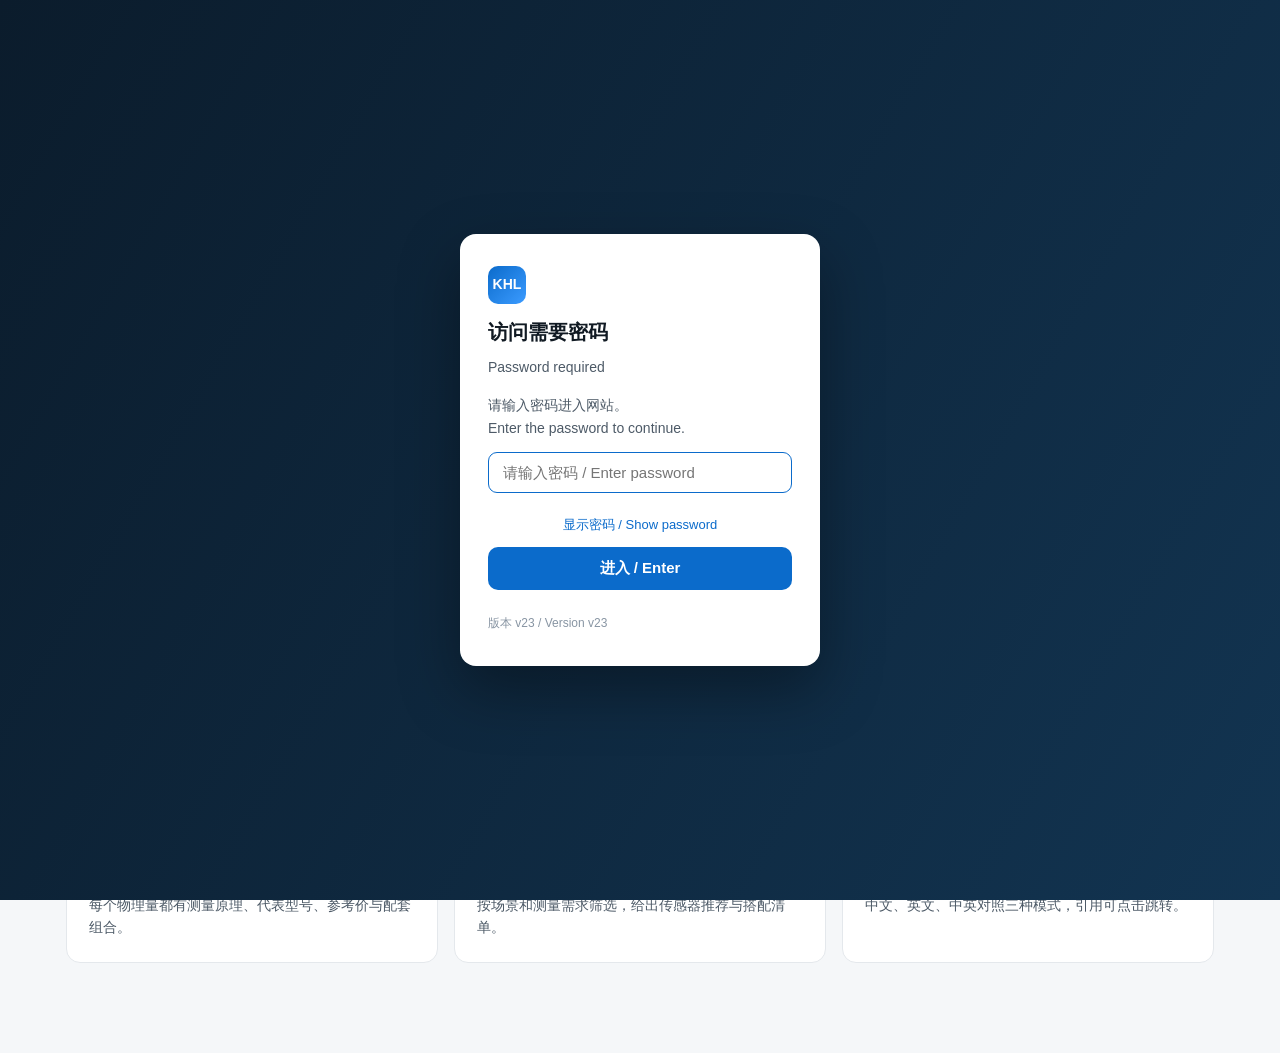
==== commit b745a415: "fix login: make derived key extractable for session persistence" ====
--- a/index.html
+++ b/index.html
@@ -7,7 +7,7 @@
   <meta http-equiv="Pragma" content="no-cache" />
   <meta http-equiv="Expires" content="0" />
   <title>KHL SensorHub</title>
-  <link rel="stylesheet" href="app.css?v=20261027-22" />
+  <link rel="stylesheet" href="app.css?v=20261027-23" />
 </head>
 <body>
   <header class="navbar">
@@ -152,11 +152,11 @@
       <button id="gate-toggle" type="button" style="margin-top:10px;background:none;border:none;color:#0b6bcb;cursor:pointer;font-size:13px;">显示密码 / Show password</button>
       <div id="gate-error" class="gate-error hidden"></div>
       <button id="gate-btn" class="btn-primary">进入 / Enter</button>
-      <div style="margin-top:12px;font-size:12px;color:#8895a3;">版本 v22 / Version v22</div>
+      <div style="margin-top:12px;font-size:12px;color:#8895a3;">版本 v23 / Version v23</div>
     </div>
   </div>
   <button id="back-top" class="back-top hidden" title="返回顶部">↑</button>
 
-  <script src="main.js?v=20261027-22"></script>
+  <script src="main.js?v=20261027-23"></script>
 </body>
 </html>
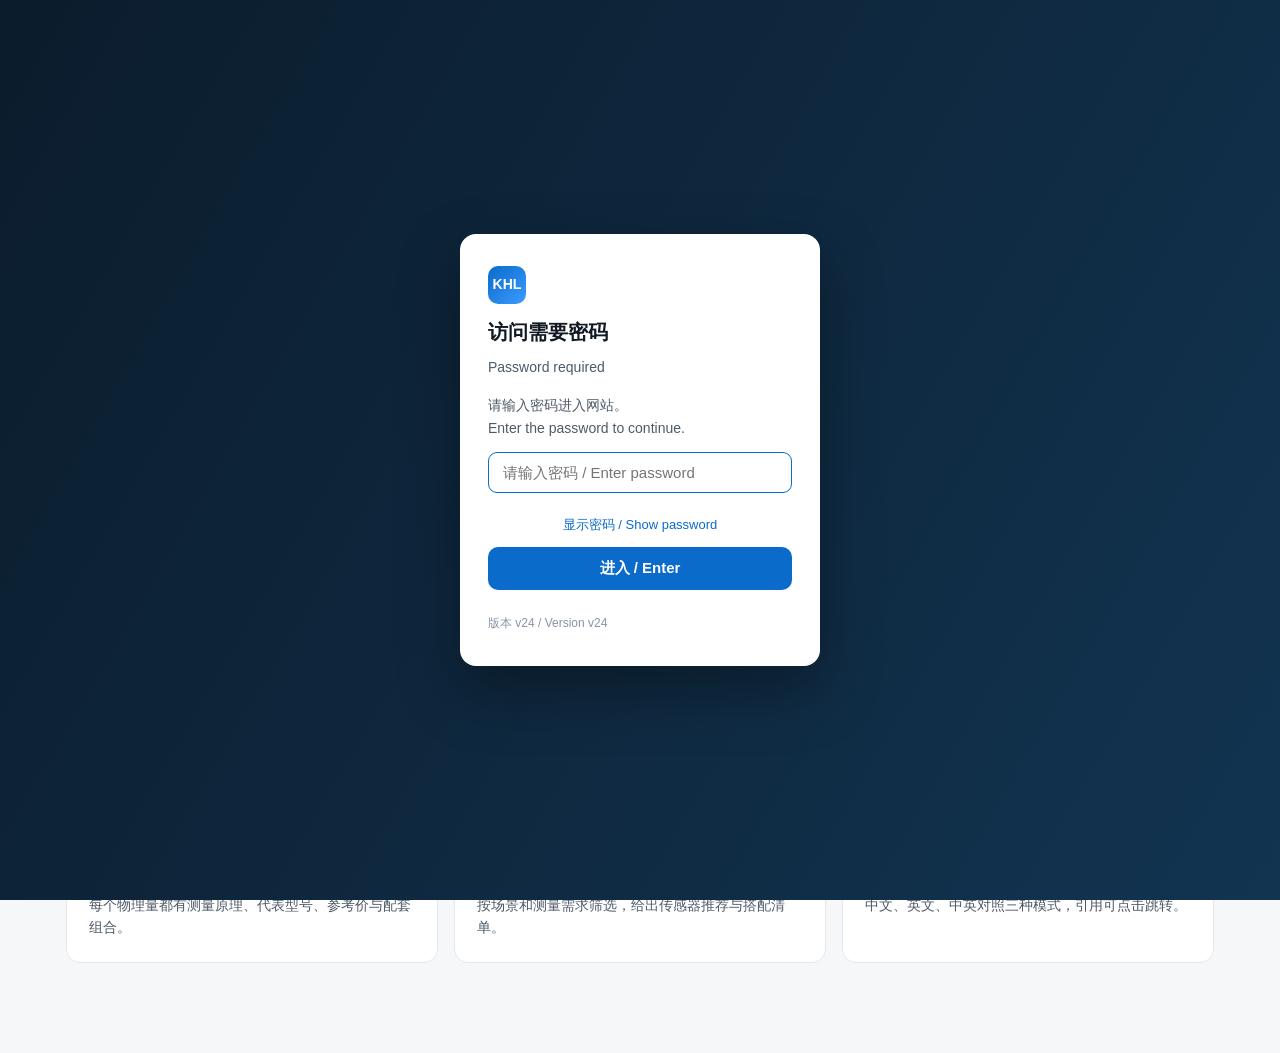
==== commit 204889ea: "switch Taobao buy links to Taobao World" ====
--- a/index.html
+++ b/index.html
@@ -7,7 +7,7 @@
   <meta http-equiv="Pragma" content="no-cache" />
   <meta http-equiv="Expires" content="0" />
   <title>KHL SensorHub</title>
-  <link rel="stylesheet" href="app.css?v=20261027-23" />
+  <link rel="stylesheet" href="app.css?v=20261027-24" />
 </head>
 <body>
   <header class="navbar">
@@ -152,11 +152,11 @@
       <button id="gate-toggle" type="button" style="margin-top:10px;background:none;border:none;color:#0b6bcb;cursor:pointer;font-size:13px;">显示密码 / Show password</button>
       <div id="gate-error" class="gate-error hidden"></div>
       <button id="gate-btn" class="btn-primary">进入 / Enter</button>
-      <div style="margin-top:12px;font-size:12px;color:#8895a3;">版本 v23 / Version v23</div>
+      <div style="margin-top:12px;font-size:12px;color:#8895a3;">版本 v24 / Version v24</div>
     </div>
   </div>
   <button id="back-top" class="back-top hidden" title="返回顶部">↑</button>
 
-  <script src="main.js?v=20261027-23"></script>
+  <script src="main.js?v=20261027-24"></script>
 </body>
 </html>
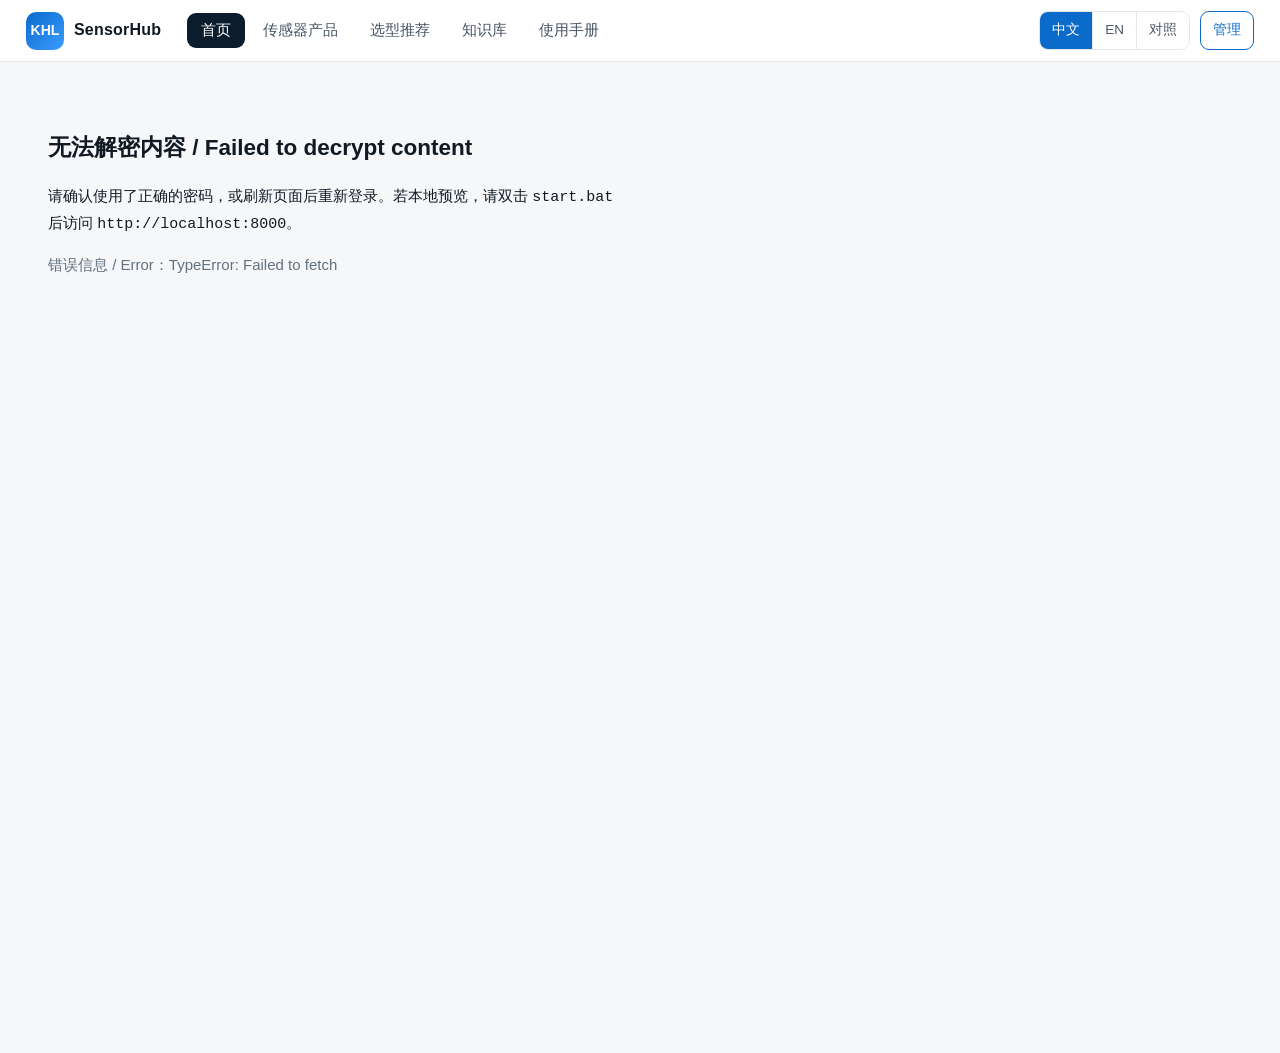
==== commit 8a3e5931: "cloud version: Firebase-backed admin and password-free GitHub Pages" ====
--- a/index.html
+++ b/index.html
@@ -6,6 +6,7 @@
   <meta http-equiv="Cache-Control" content="no-cache, no-store, must-revalidate" />
   <meta http-equiv="Pragma" content="no-cache" />
   <meta http-equiv="Expires" content="0" />
+  <meta http-equiv="refresh" content="0; url=index-zh.html" />
   <title>KHL SensorHub</title>
   <link rel="stylesheet" href="app.css?v=20261027-24" />
 </head>
--- a/app.css
+++ b/app.css
@@ -50,6 +50,12 @@
 .lang-switch { display: flex; border: 1px solid var(--line); border-radius: 9px; overflow: hidden; }
 .lang-switch button { border: 0; background: #fff; padding: 7px 12px; cursor: pointer; font-size: 13.5px; color: var(--muted); }
 .lang-switch button.active { background: var(--accent); color: #fff; }
+.lang-links { display: flex; border: 1px solid var(--line); border-radius: 9px; overflow: hidden; }
+.lang-links a { padding: 7px 12px; font-size: 13.5px; color: var(--muted); text-decoration: none; border-right: 1px solid var(--line); }
+.lang-links a:last-child { border-right: 0; }
+.lang-links a.active { background: var(--accent); color: #fff; }
+.admin-link { margin-left: 10px; padding: 7px 12px; font-size: 13.5px; color: var(--accent); text-decoration: none; border: 1px solid var(--accent); border-radius: 9px; }
+.admin-link:hover { background: var(--accent-soft); }
 
 /* ---------- layout ---------- */
 .view { max-width: 1200px; margin: 0 auto; padding: 26px 26px 90px; }
